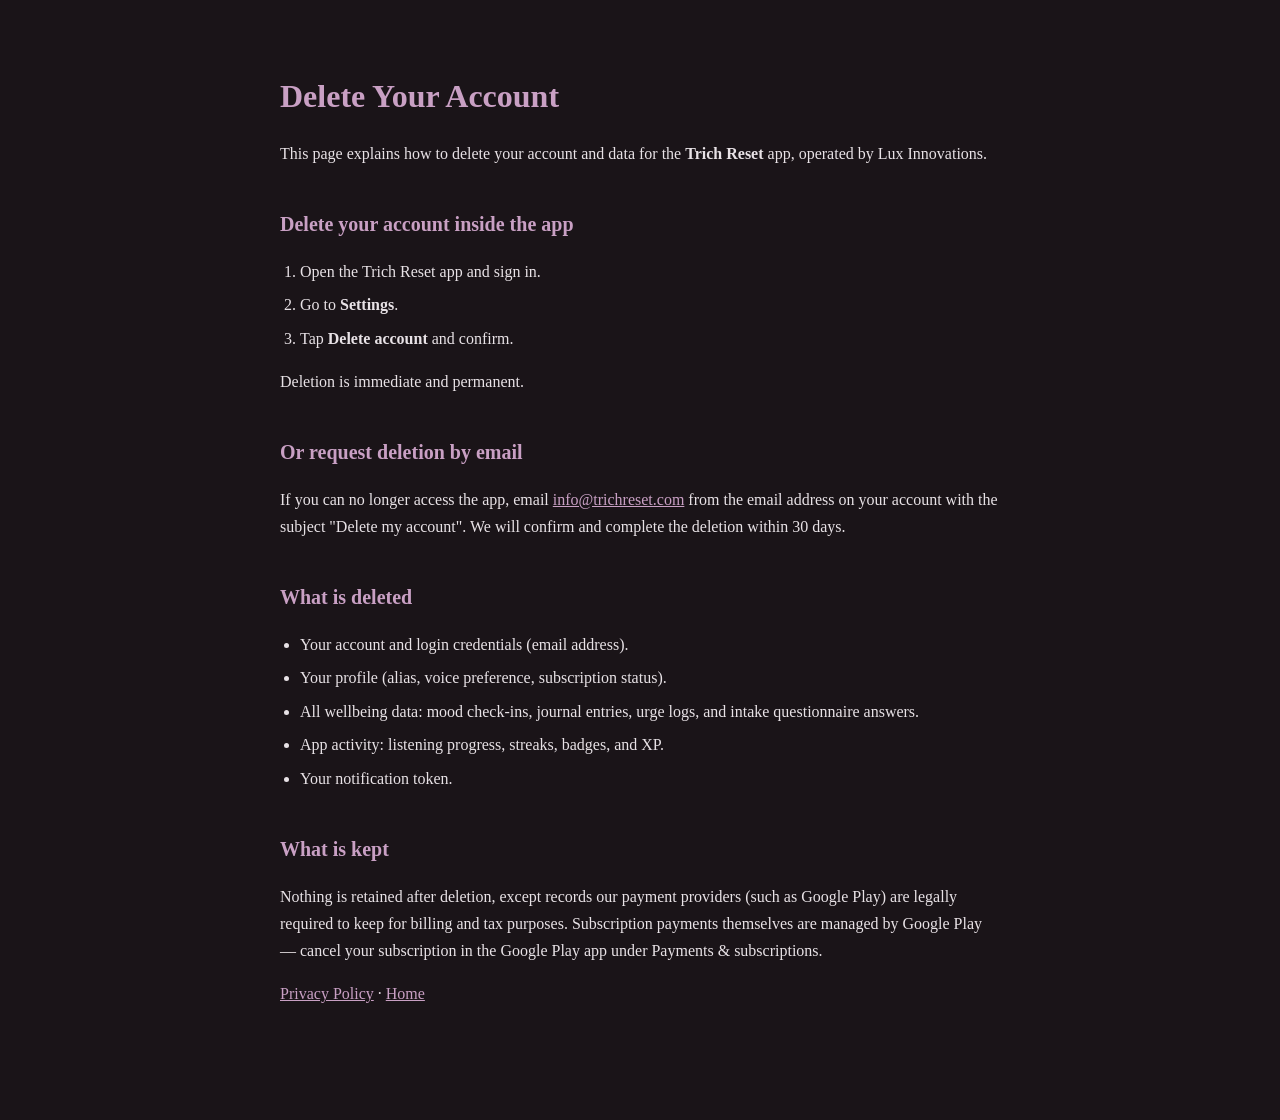
==== delete-account.html @ 07c2b7be "Trich Reset site: privacy policy, account deletion, landing page Co-Authored-By: Claude Fable 5 <nor" ====
<!DOCTYPE html>
<html lang="en">
<head>
<meta charset="utf-8">
<meta name="viewport" content="width=device-width, initial-scale=1">
<title>Delete Your Account — Trich Reset</title>
<style>
  :root { color-scheme: light dark; }
  body {
    font-family: Georgia, 'Times New Roman', serif;
    background: #1a1418;
    color: #e8e2e6;
    max-width: 720px;
    margin: 0 auto;
    padding: 48px 24px 96px;
    line-height: 1.7;
  }
  h1 { font-size: 2rem; color: #c9a0c4; margin-bottom: 0.25rem; }
  h2 { font-size: 1.25rem; color: #c9a0c4; margin-top: 2.5rem; }
  a { color: #c9a0c4; }
  ol, ul { padding-left: 1.25rem; }
  li { margin-bottom: 0.4rem; }
</style>
</head>
<body>
<h1>Delete Your Account</h1>
<p>This page explains how to delete your account and data for the <strong>Trich Reset</strong> app, operated by Lux Innovations.</p>

<h2>Delete your account inside the app</h2>
<ol>
  <li>Open the Trich Reset app and sign in.</li>
  <li>Go to <strong>Settings</strong>.</li>
  <li>Tap <strong>Delete account</strong> and confirm.</li>
</ol>
<p>Deletion is immediate and permanent.</p>

<h2>Or request deletion by email</h2>
<p>If you can no longer access the app, email <a href="mailto:info@trichreset.com">info@trichreset.com</a> from the email address on your account with the subject "Delete my account". We will confirm and complete the deletion within 30 days.</p>

<h2>What is deleted</h2>
<ul>
  <li>Your account and login credentials (email address).</li>
  <li>Your profile (alias, voice preference, subscription status).</li>
  <li>All wellbeing data: mood check-ins, journal entries, urge logs, and intake questionnaire answers.</li>
  <li>App activity: listening progress, streaks, badges, and XP.</li>
  <li>Your notification token.</li>
</ul>

<h2>What is kept</h2>
<p>Nothing is retained after deletion, except records our payment providers (such as Google Play) are legally required to keep for billing and tax purposes. Subscription payments themselves are managed by Google Play — cancel your subscription in the Google Play app under Payments &amp; subscriptions.</p>

<p><a href="privacy.html">Privacy Policy</a> · <a href="index.html">Home</a></p>
</body>
</html>
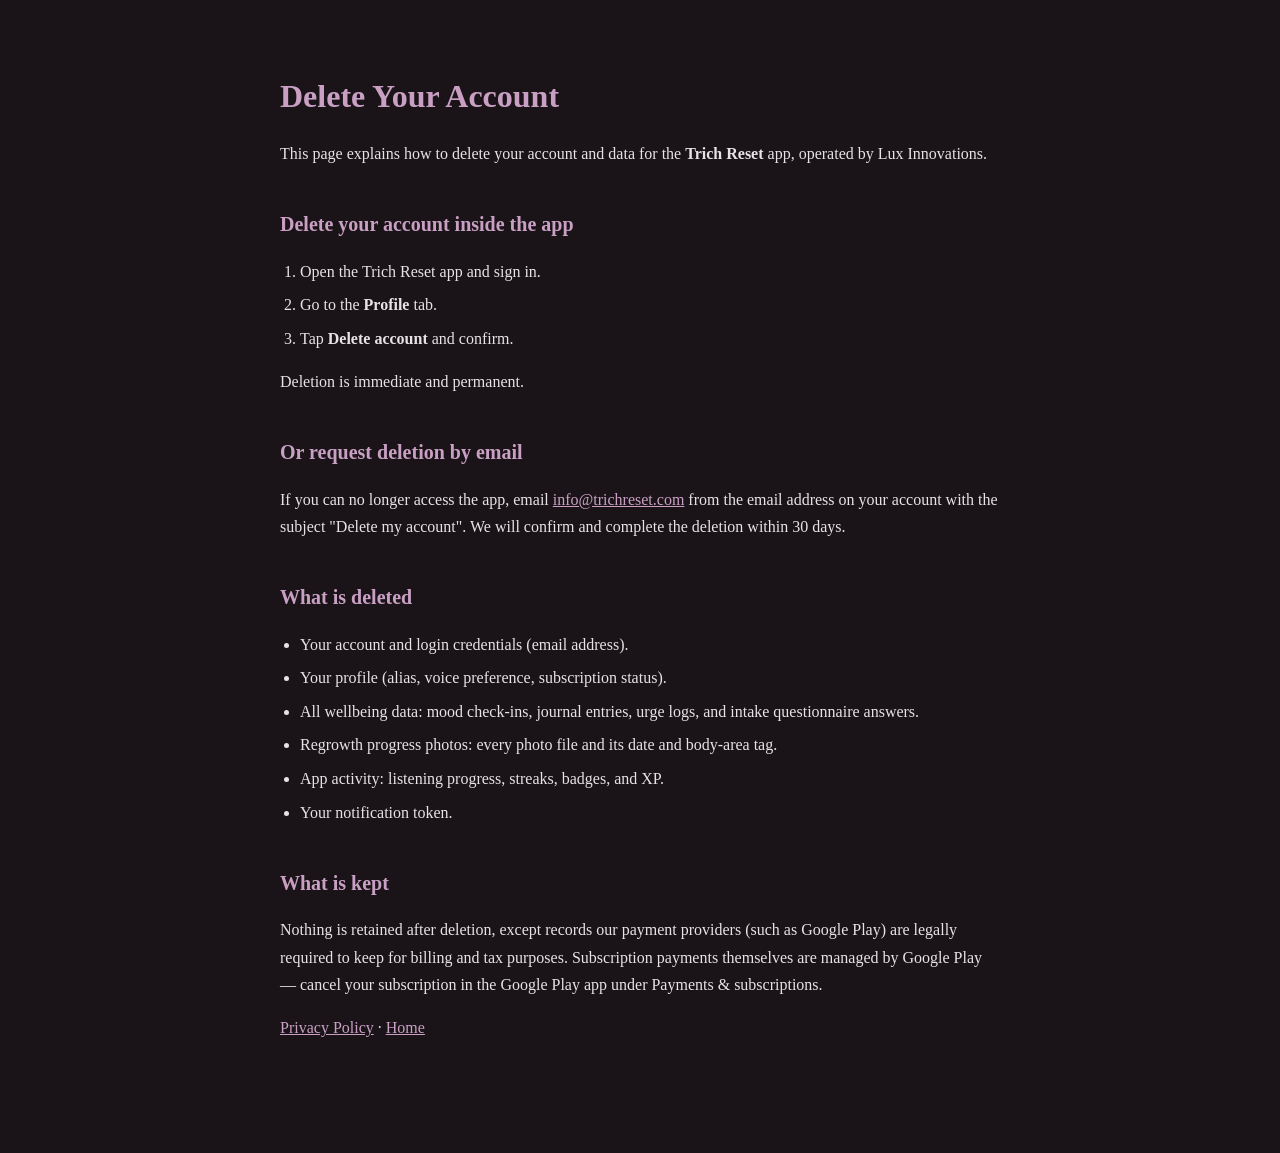
==== commit 0ead6aac: "Account deletion page: list progress photos, point to the Profile tab Co-Authored-By: Claude Opus 5 " ====
--- a/delete-account.html
+++ b/delete-account.html
@@ -29,7 +29,7 @@
 <h2>Delete your account inside the app</h2>
 <ol>
   <li>Open the Trich Reset app and sign in.</li>
-  <li>Go to <strong>Settings</strong>.</li>
+  <li>Go to the <strong>Profile</strong> tab.</li>
   <li>Tap <strong>Delete account</strong> and confirm.</li>
 </ol>
 <p>Deletion is immediate and permanent.</p>
@@ -42,6 +42,7 @@
   <li>Your account and login credentials (email address).</li>
   <li>Your profile (alias, voice preference, subscription status).</li>
   <li>All wellbeing data: mood check-ins, journal entries, urge logs, and intake questionnaire answers.</li>
+  <li>Regrowth progress photos: every photo file and its date and body-area tag.</li>
   <li>App activity: listening progress, streaks, badges, and XP.</li>
   <li>Your notification token.</li>
 </ul>
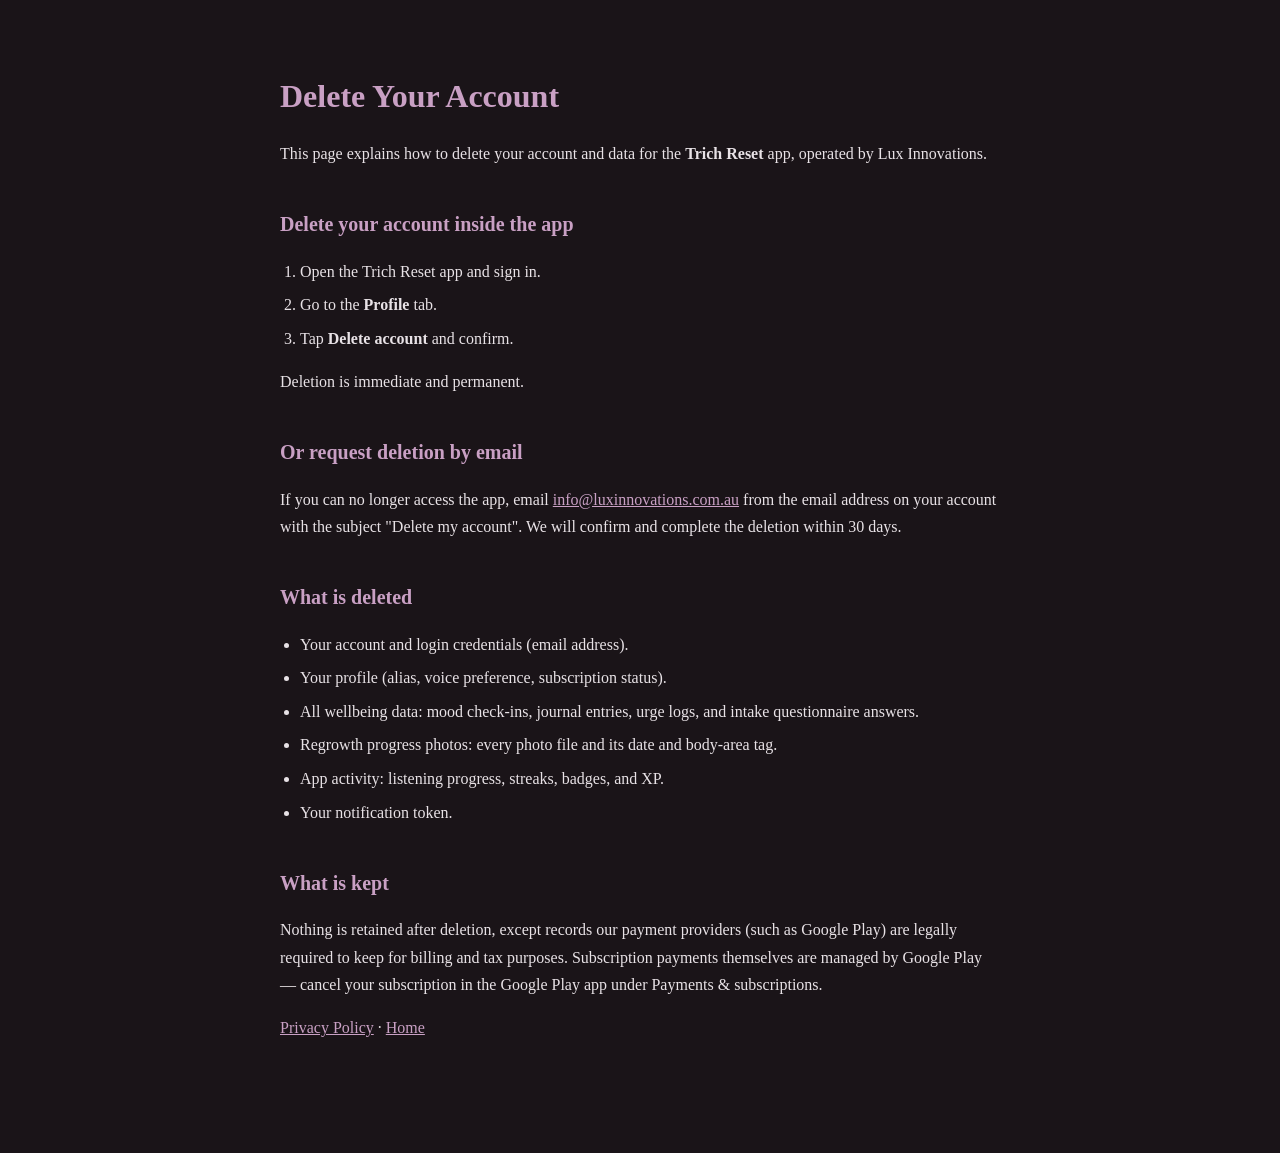
==== commit d462b331: "Use info@luxinnovations.com.au as the contact until the Trich Reset mailbox exists Co-Authored-By: C" ====
--- a/delete-account.html
+++ b/delete-account.html
@@ -35,7 +35,7 @@
 <p>Deletion is immediate and permanent.</p>
 
 <h2>Or request deletion by email</h2>
-<p>If you can no longer access the app, email <a href="mailto:info@trichreset.com">info@trichreset.com</a> from the email address on your account with the subject "Delete my account". We will confirm and complete the deletion within 30 days.</p>
+<p>If you can no longer access the app, email <a href="mailto:info@luxinnovations.com.au">info@luxinnovations.com.au</a> from the email address on your account with the subject "Delete my account". We will confirm and complete the deletion within 30 days.</p>
 
 <h2>What is deleted</h2>
 <ul>
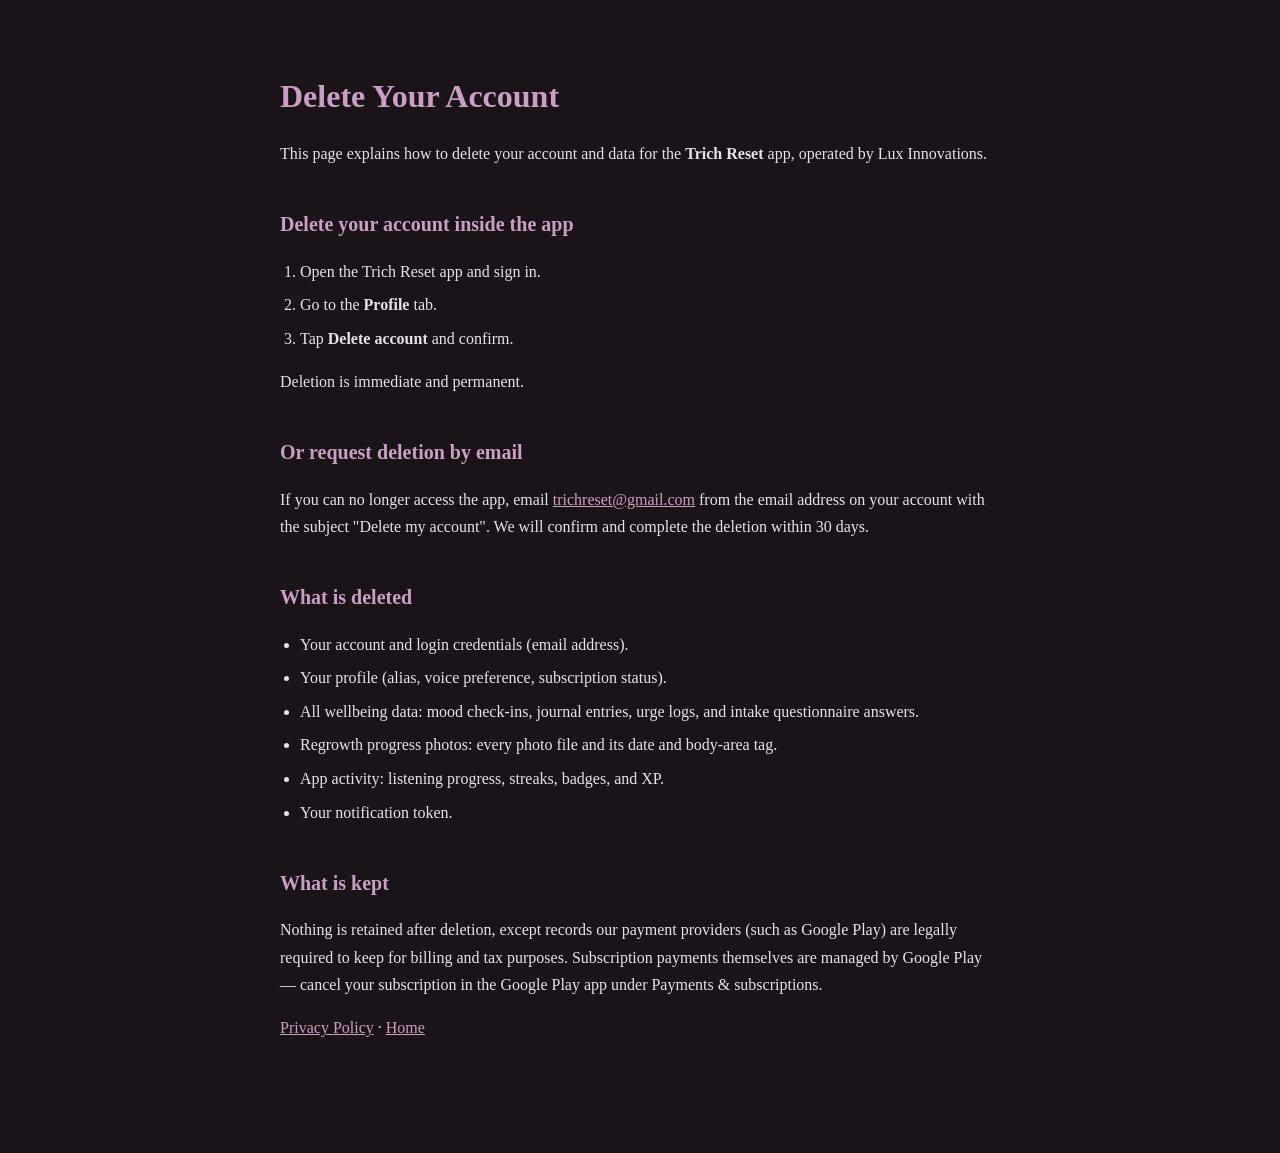
==== commit 4663954b: "Learn: Australia help + children guides; public contact now trichreset@gmail.com Co-Authored-By: Cla" ====
--- a/delete-account.html
+++ b/delete-account.html
@@ -35,7 +35,7 @@
 <p>Deletion is immediate and permanent.</p>
 
 <h2>Or request deletion by email</h2>
-<p>If you can no longer access the app, email <a href="mailto:info@luxinnovations.com.au">info@luxinnovations.com.au</a> from the email address on your account with the subject "Delete my account". We will confirm and complete the deletion within 30 days.</p>
+<p>If you can no longer access the app, email <a href="mailto:trichreset@gmail.com">trichreset@gmail.com</a> from the email address on your account with the subject "Delete my account". We will confirm and complete the deletion within 30 days.</p>
 
 <h2>What is deleted</h2>
 <ul>
